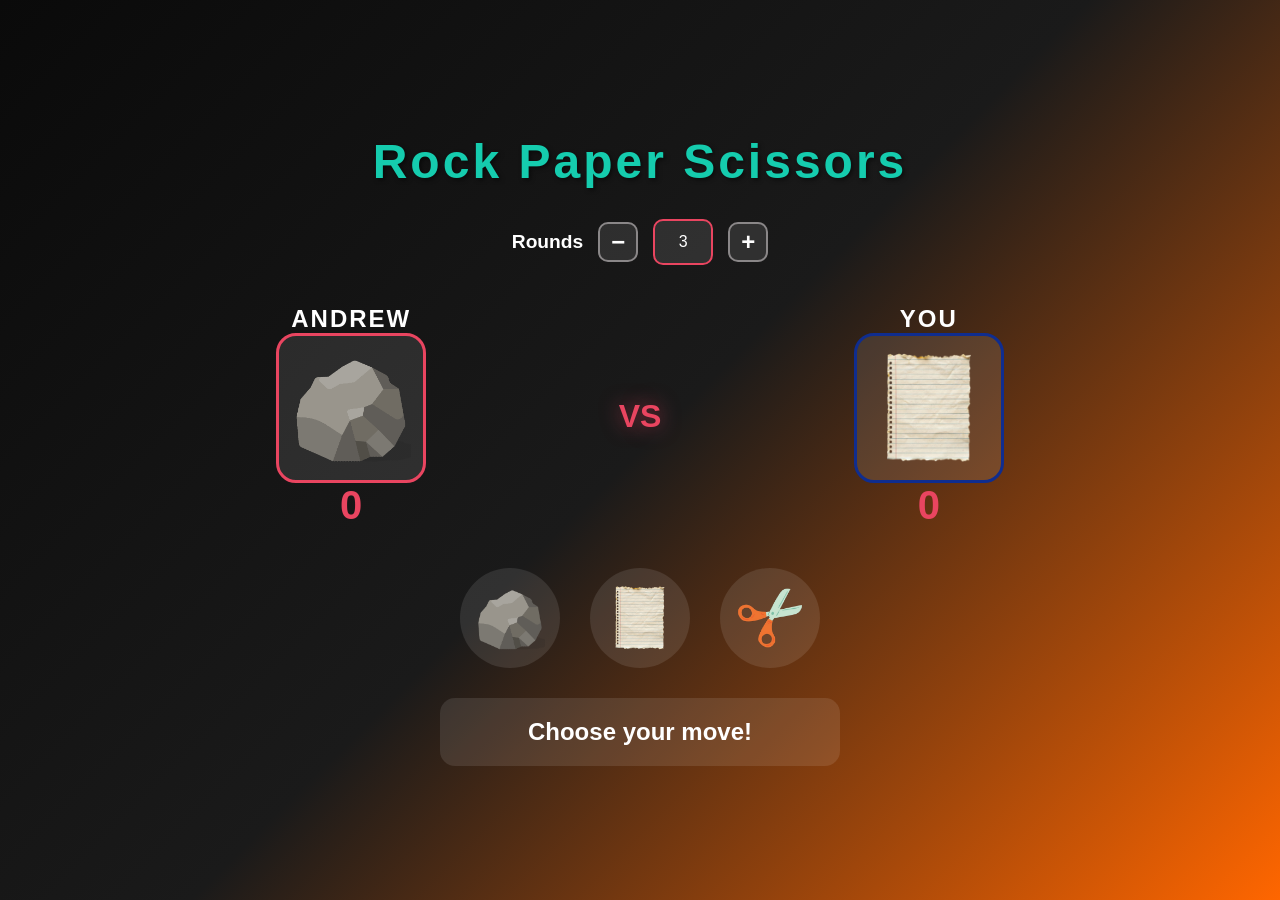
==== html/game.html @ a9b16aed "Restructure project: reorganized into media/css/html/scripts folders, updated paths" ====
<!DOCTYPE html>
<html lang="en">
<head>
    <meta charset="UTF-8">
    <meta name="viewport" content="width=device-width, initial-scale=1.0">
    <title>Rock Paper Scissors</title>
    <link rel="stylesheet" href="../css/game.css">
    <link rel="icon" href="/media/game.png" type="img">
</head>
<body>
    <div class="container">
        <h1 class="title">Rock Paper Scissors</h1>

        <div class="rounds-input">
            <label for="round-number">Rounds</label>
            <button class="round-btn" id="decrease">−</button>
            <input id="round-number" type="text" value="3" readonly>
            <button class="round-btn" id="increase">+</button>
        </div>

        <div class="game-area">
            <div class="player-1">
                <span class="player-name">Andrew</span>
                <div class="bot-box">
                    <img id="bot-choice" src="../media/rock.png" alt="Bot choice">
                </div>
                <span class="score-value" id="bot-score">0</span>
            </div>

            <div class="vs">VS</div>

            <div class="player-2">
                <span class="player-name">You</span>
                <div class="user-box">
                    <img id="user-choice" src="../media/paper.png" alt="Your choice">
                </div>
                <span class="score-value" id="user-score">0</span>
            </div>
        </div>

        <div class="choices">
            <button class="choice-btn" data-choice="rock">
                <img src="../media/rock.png" alt="Rock">
            </button>
            <button class="choice-btn" data-choice="paper">
                <img src="../media/paper.png" alt="Paper">
            </button>
            <button class="choice-btn" data-choice="scissors">
                <img src="../media/scissors.png" alt="Scissors">
            </button>
        </div>

        <p class="result" id="result-text">Choose your move!</p>
    </div>

    <script src="../scripts/game.js"></script>
</body>
</html>
---- css/game.css ----
* {
    margin: 0;
    padding: 0;
    box-sizing: border-box;
}

body {
    min-height: 100vh;
    background: linear-gradient(135deg, #0a0a0a 0%, #1a1a1a 50%, #ff6600 100%);
    display: flex;
    justify-content: center;
    align-items: center;
    font-family: 'Segoe UI', Tahoma, Geneva, Verdana, sans-serif;
    padding: 20px;
}

.container {
    width: 100%;
    max-width: 900px;
    text-align: center;
}

.title {
    color: #15ccae;
    font-size: 3rem;
    margin-bottom: 30px;
    text-shadow: 2px 2px 4px rgba(0, 0, 0, 0.5);
    letter-spacing: 3px;
}

.rounds-input {
    display: flex;
    justify-content: center;
    align-items: center;
    gap: 15px;
    margin-bottom: 40px;
}

.rounds-input label {
    color: #fff;
    font-size: 1.2rem;
    font-weight: 600;
}

.round-btn {
    width: 40px;
    height: 40px;
    background: rgba(255, 255, 255, 0.1);
    border: 2px solid #8a8788;
    border-radius: 10px;
    color: #fff;
    font-size: 1.5rem;
    font-weight: 700;
    cursor: pointer;
    transition: all 0.3s ease;
    display: flex;
    justify-content: center;
    align-items: center;
    line-height: 1;
}

.round-btn:hover {
    background: #e94560;
}

.round-btn:active {
    transform: scale(0.95);
}

#round-number {
    width: 60px;
    padding: 12px;
    border: 2px solid #e94560;
    border-radius: 10px;
    background: rgba(255, 255, 255, 0.1);
    color: #fff;
    font-size: 1rem;
    text-align: center;
    outline: none;
}

.game-area {
    display: flex;
    justify-content: space-around;
    align-items: center;
    margin-bottom: 40px;
    flex-wrap: wrap;
    gap: 20px;
}

.player {
    display: flex;
    flex-direction: column;
    align-items: center;
    gap: 15px;
}

.player-name {
    color: #ffffff;
    font-size: 1.5rem;
    font-weight: 700;
    text-transform: uppercase;
    letter-spacing: 2px;
}

.bot-box {
    width: 150px;
    height: 150px;
    background: rgba(255, 255, 255, 0.1);
    border-radius: 20px;
    display: flex;
    justify-content: center;
    align-items: center;
    border: 3px solid #e94560;
    transition: all 0.3s ease;
    overflow: hidden;
}

.user-box {
    width: 150px;
    height: 150px;
    background: rgba(255, 255, 255, 0.1);
    border-radius: 20px;
    display: flex;
    justify-content: center;
    align-items: center;
    border: 3px solid #0f2d8f;
    transition: all 0.3s ease;
    overflow: hidden;
}

.user-box img {
    width: 120px;
    height: 120px;
    object-fit: contain;
    transition: transform 0.3s ease;
}

.bot-box img {
    width: 120px;
    height: 120px;
    object-fit: contain;
    transition: transform 0.3s ease;
}

.user-box:hover img {
    transform: scale(1.1);
}

.bot-box:hover img {
    transform: scale(1.1);
}

.score-value {
    color: #e94560;
    font-size: 2.5rem;
    font-weight: 800;
}

.vs {
    color: #e94560;
    font-size: 2rem;
    font-weight: 900;
    text-shadow: 0 0 20px rgba(233, 69, 96, 0.6);
}

.choices {
    display: flex;
    justify-content: center;
    gap: 30px;
    margin-bottom: 30px;
    flex-wrap: wrap;
}

.choice-btn {
    width: 100px;
    height: 100px;
    background: rgba(255, 255, 255, 0.1);
    border: 3px solid transparent;
    border-radius: 50%;
    cursor: pointer;
    transition: all 0.3s ease;
    display: flex;
    justify-content: center;
    align-items: center;
    padding: 10px;
}

.choice-btn img {
    width: 70px;
    height: 70px;
    object-fit: contain;
    transition: transform 0.3s ease;
}

.choice-btn:hover {
    background: rgba(233, 69, 96, 0.2);
    border-color: #e94560;
    transform: translateY(-10px);
    box-shadow: 0 10px 30px rgba(233, 69, 96, 0.4);
}

.choice-btn:hover img {
    transform: scale(1.15) rotate(10deg);
}

.choice-btn:active {
    transform: scale(0.95);
}

.result {
    color: #fff;
    font-size: 1.5rem;
    font-weight: 600;
    padding: 20px;
    background: rgba(255, 255, 255, 0.1);
    border-radius: 15px;
    max-width: 400px;
    margin: 0 auto;
}
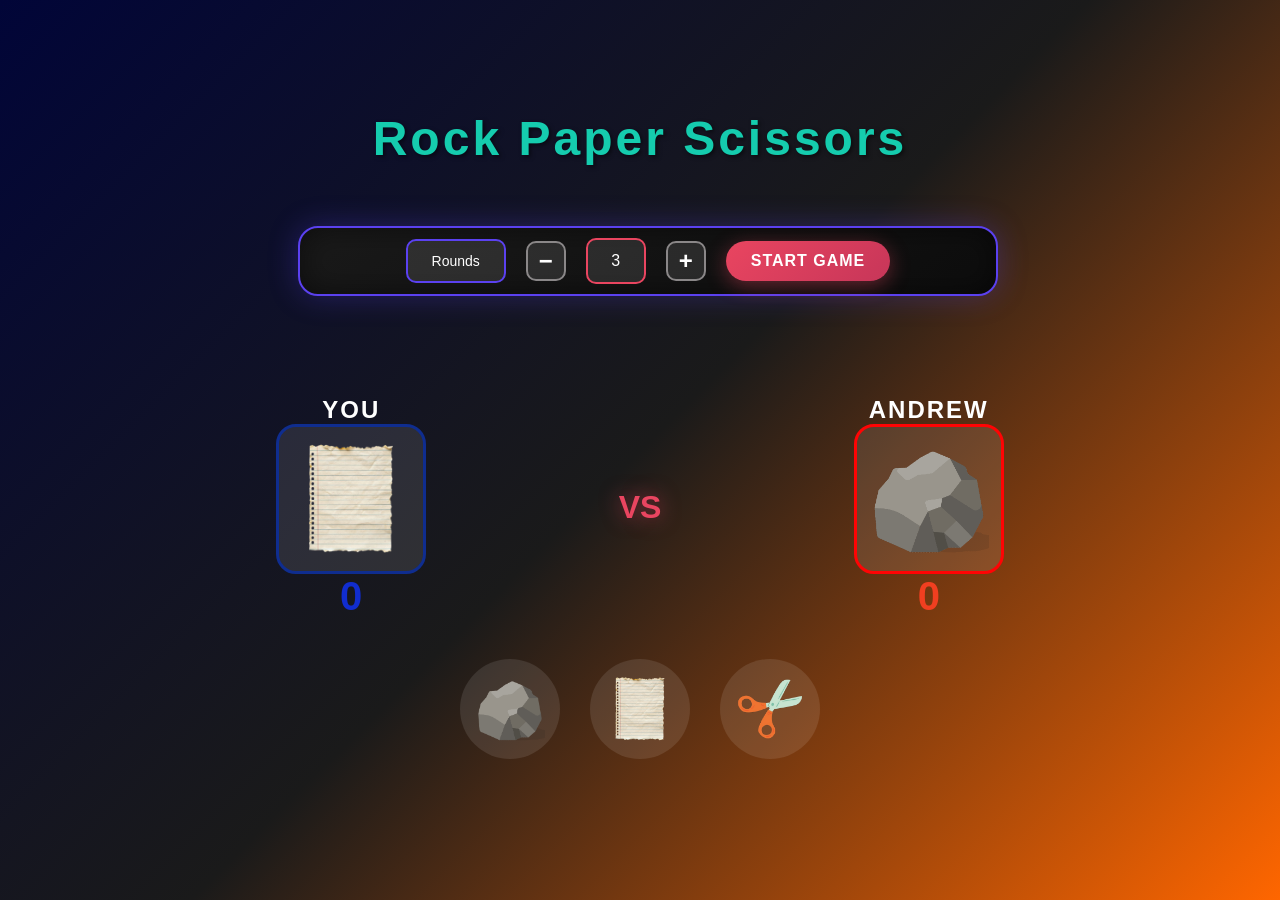
==== commit 01fbdddb: "After Hours" ====
--- a/html/game.html
+++ b/html/game.html
@@ -8,33 +8,43 @@
     <link rel="icon" href="/media/game.png" type="img">
 </head>
 <body>
+    <!--Wrap and center page content in .container-->
     <div class="container">
+        <!--Page Title-->
         <h1 class="title">Rock Paper Scissors</h1>
 
-        <div class="rounds-input">
-            <label for="round-number">Rounds</label>
+        <!--Rounds number controle-->
+        <div class="rounds-container">
+            <span id="roundpholder" class="round-def">Rounds</span>
             <button class="round-btn" id="decrease">−</button>
-            <input id="round-number" type="text" value="3" readonly>
+            <span class="round-number">3</span>
             <button class="round-btn" id="increase">+</button>
+            <button class="start-btn" id="startGameBtn">Start Game</button>
         </div>
 
+        <!--game information-->
+        <div class="round-dashb hidden">
+            <span id="roundText">Round 1 / 3</span>
+        </div>
+
+        <!--Main Game Area-->
         <div class="game-area">
+
             <div class="player-1">
-                <span class="player-name">Andrew</span>
-                <div class="bot-box">
-                    <img id="bot-choice" src="../media/rock.png" alt="Bot choice">
-                </div>
-                <span class="score-value" id="bot-score">0</span>
-            </div>
-
-            <div class="vs">VS</div>
-
-            <div class="player-2">
                 <span class="player-name">You</span>
                 <div class="user-box">
                     <img id="user-choice" src="../media/paper.png" alt="Your choice">
                 </div>
                 <span class="score-value" id="user-score">0</span>
+            </div>
+            <div class="vs">VS</div>
+
+            <div class="player-2">
+                <span class="player-name">andrew</span>
+                <div class="bot-box">
+                    <img id="bot-choice" src="../media/rock.png" alt="Bot choice">
+                </div>
+                <span class="score-value" id="bot-score">0</span>
             </div>
         </div>
 
@@ -50,7 +60,14 @@
             </button>
         </div>
 
-        <p class="result" id="result-text">Choose your move!</p>
+        <p class="hint" id="hint">Choose your move!</p>
+    </div>
+
+    <div id="winner-panel" class="winner-panel hidden">
+        <div class="winner-content">
+            <h2 id="winner-text">Player Wins!</h2>
+            <button id="close-winner">Play Again</button>
+        </div>
     </div>
 
     <script src="../scripts/game.js"></script>
--- a/css/game.css
+++ b/css/game.css
@@ -6,7 +6,7 @@
 
 body {
     min-height: 100vh;
-    background: linear-gradient(135deg, #0a0a0a 0%, #1a1a1a 50%, #ff6600 100%);
+    background: linear-gradient(135deg, #010538 0%, #1a1a1a 50%, #ff6600 100%);
     display: flex;
     justify-content: center;
     align-items: center;
@@ -23,7 +23,7 @@
 .title {
     color: #15ccae;
     font-size: 3rem;
-    margin-bottom: 30px;
+    margin-bottom: 60px;
     text-shadow: 2px 2px 4px rgba(0, 0, 0, 0.5);
     letter-spacing: 3px;
 }
@@ -33,7 +33,71 @@
     justify-content: center;
     align-items: center;
     gap: 15px;
+    margin-bottom: 20px;
+    border-radius: 30px;
+}
+
+.hidden {
+    display: none;
+}
+
+.round-dashb {
+    font-size: 20px;
+    margin-top: 20px;
+    font-weight: bold;
+    color: #fff;
+    background: linear-gradient(145deg, #1a1a1a, #0d0d0d);
     margin-bottom: 40px;
+    width: 400px;
+    padding: 15px 30px;
+    border: 2px solid #5b41f0;
+    border-radius: 15px;
+    box-shadow: 0 0 20px rgba(91, 65, 240, 0.3), inset 0 0 20px rgba(0, 0, 0, 0.5);
+    text-transform: uppercase;
+    letter-spacing: 2px;
+    margin-left: auto;
+    margin-right: auto;
+}
+
+.rounds-container {
+    display: flex;
+    justify-content: center;
+    align-items: center;
+    gap: 20px;
+    padding: 10px 10px;
+    width: 700px;
+    margin-bottom: 100px;
+    margin-left: 12%;
+    background: linear-gradient(145deg, #1a1a1a, #0d0d0d);
+    border: 2px solid #5b41f0;
+    border-radius: 20px;
+    box-shadow: 0 0 30px rgba(91, 65, 240, 0.3), inset 0 0 30px rgba(0, 0, 0, 0.5);
+    flex-wrap: wrap;
+}
+
+.start-btn {
+    padding: 10px 25px;
+    font-size: 1rem;
+    font-weight: 700;
+    background: linear-gradient(135deg, #e94560, #c73659);
+    border: none;
+    border-radius: 25px;
+    color: white;
+    cursor: pointer;
+    transition: all 0.3s ease;
+    text-transform: uppercase;
+    letter-spacing: 1px;
+    box-shadow: 0 5px 20px rgba(233, 69, 96, 0.4);
+    height: 40px;
+}
+
+.start-btn:hover {
+    transform: translateY(-3px);
+    box-shadow: 0 8px 30px rgba(233, 69, 96, 0.6);
+}
+
+.start-btn:active {
+    transform: scale(0.95);
 }
 
 .rounds-input label {
@@ -67,7 +131,7 @@
     transform: scale(0.95);
 }
 
-#round-number {
+.round-number {
     width: 60px;
     padding: 12px;
     border: 2px solid #e94560;
@@ -75,6 +139,18 @@
     background: rgba(255, 255, 255, 0.1);
     color: #fff;
     font-size: 1rem;
+    text-align: center;
+    outline: none;
+}
+
+.round-def {
+    width: 100px;
+    padding: 12px;
+    border: 2px solid #5b41f0;
+    border-radius: 10px;
+    background: rgba(255, 255, 255, 0.1);
+    color: #fff;
+    font-size: 14px;
     text-align: center;
     outline: none;
 }
@@ -111,7 +187,7 @@
     display: flex;
     justify-content: center;
     align-items: center;
-    border: 3px solid #e94560;
+    border: 3px solid #ff0404;
     transition: all 0.3s ease;
     overflow: hidden;
 }
@@ -129,6 +205,16 @@
     overflow: hidden;
 }
 
+.user-box.win {
+    transform: scale(1.2);
+    border: 3px solid gold;
+}
+
+
+.bot-box.win {
+    transform: scale(1.2);
+    border: 3px solid gold;
+}
 .user-box img {
     width: 120px;
     height: 120px;
@@ -151,8 +237,14 @@
     transform: scale(1.1);
 }
 
-.score-value {
-    color: #e94560;
+#user-score {
+    color: #112dcf;
+    font-size: 2.5rem;
+    font-weight: 800;
+}
+
+#bot-score {
+    color: #f13f20;
     font-size: 2.5rem;
     font-weight: 800;
 }
@@ -208,14 +300,68 @@
     transform: scale(0.95);
 }
 
-.result {
-    color: #fff;
+.choice-btn.disabled {
+    pointer-events: none;
+    opacity: 0.5;         /* optional: make it look disabled */
+    cursor: not-allowed;  /* optional */
+}
+
+.hint {
+    display : none;
+    color: #017c20;
     font-size: 1.5rem;
     font-weight: 600;
     padding: 20px;
-    background: rgba(255, 255, 255, 0.1);
     border-radius: 15px;
     max-width: 400px;
     margin: 0 auto;
 }
 
+.winner-panel {
+    display: none; /*flex*/
+    position: fixed;
+    top: 0;
+    left: 0;
+    width: 100%;
+    height: 100%;
+    background: rgba(0, 0, 0, 0.7);
+    justify-content: center;
+    align-items: center;
+    z-index: 1000;
+}
+
+.winner-content {
+    background: rgba(255, 255, 255, 0.3);
+    backdrop-filter: blur(10px);
+    padding: 40px 60px;
+    border-radius: 20px;
+    text-align: center;
+    border: 2px solid #e94560;
+    box-shadow: 0 0 30px rgba(233, 69, 96, 0.5);
+}
+
+.winner-content h2 {
+    color: #fff;
+    font-size: 2.5rem;
+    margin-bottom: 20px;
+    text-shadow: 2px 2px 4px rgba(0, 0, 0, 0.5);
+}
+
+.winner-content button {
+    padding: 12px 30px;
+    font-size: 1.2rem;
+    background: linear-gradient(135deg, #e94560, #c73659);
+    border: none;
+    border-radius: 25px;
+    color: white;
+    cursor: pointer;
+    font-weight: 700;
+    transition: all 0.3s ease;
+}
+
+.winner-content button:hover {
+    transform: scale(1.05);
+    box-shadow: 0 5px 20px rgba(233, 69, 96, 0.6);
+}
+
+
